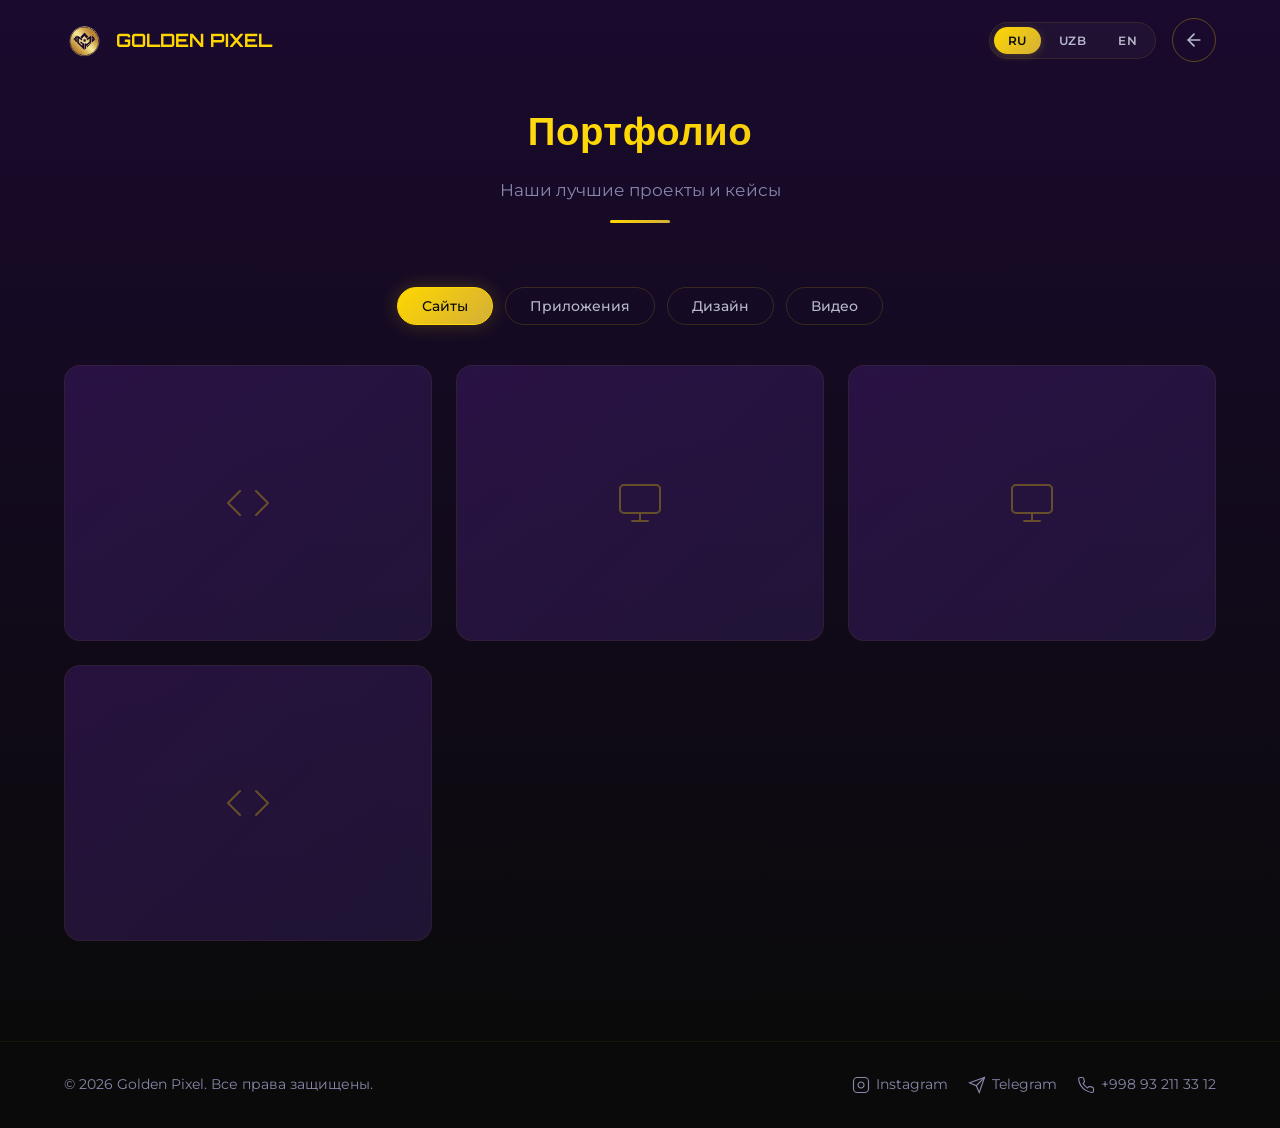
==== portfolio.html @ 80a9390f "Add files via upload" ====
<!DOCTYPE html>
<html lang="ru">

<head>
    <meta charset="UTF-8">
    <meta name="viewport" content="width=device-width, initial-scale=1.0">
    <title>Портфолио — Golden Pixel</title>
    <meta name="description"
        content="Портфолио проектов Golden Pixel — веб-разработка, мобильные приложения, дизайн и видеомонтаж. Посмотрите наши лучшие работы.">
    <meta name="theme-color" content="#0a0a0a">
    <meta name="color-scheme" content="dark">
    <link rel="icon" type="image/svg+xml"
        href="data:image/svg+xml,%3Csvg xmlns='http://www.w3.org/2000/svg' viewBox='0 0 100 100'%3E%3Cdefs%3E%3ClinearGradient id='g' x1='0%25' y1='0%25' x2='100%25' y2='100%25'%3E%3Cstop offset='0%25' stop-color='%23FFE55C'/%3E%3Cstop offset='50%25' stop-color='%23FFD700'/%3E%3Cstop offset='100%25' stop-color='%23D4AF37'/%3E%3C/linearGradient%3E%3C/defs%3E%3Cpolygon points='50,5 95,50 50,95 5,50' fill='url(%23g)'/%3E%3Cpolygon points='50,30 70,50 50,70 30,50' fill='rgba(10,10,10,0.15)'/%3E%3C/svg%3E">
    <link rel="preconnect" href="https://fonts.googleapis.com">
    <link rel="preconnect" href="https://fonts.gstatic.com" crossorigin>
    <link
        href="https://fonts.googleapis.com/css2?family=Orbitron:wght@400;500;600;700;800;900&family=Montserrat:wght@300;400;500;600;700&display=swap"
        rel="stylesheet">
    <link rel="stylesheet" href="style.css">
</head>

<body>
    <a href="#main-content" class="skip-link">Перейти к содержимому</a>

    <nav class="navbar" id="navbar">
        <div class="container">
            <a href="index.html" class="nav-logo">
                <img src="photo_2025-12-09_22-14-41-removebg-preview.png" alt="Golden Pixel Logo" class="nav-logo-img">
                GOLDEN PIXEL
            </a>
            <div class="nav-right" style="display: flex; align-items: center; gap: 16px; margin-left: auto;">
                <div class="lang-switcher" style="margin: 0;">
                    <button class="lang-switcher-btn active" data-lang="ru" onclick="setLanguage('ru')"
                        aria-label="Русский">RU</button>
                    <button class="lang-switcher-btn" data-lang="uzb" onclick="setLanguage('uzb')"
                        aria-label="O'zbek">UZB</button>
                    <button class="lang-switcher-btn" data-lang="en" onclick="setLanguage('en')"
                        aria-label="English">EN</button>
                </div>
                <a href="index.html" class="nav-back-icon" aria-label="Вернуться на главную"
                    title="Вернуться на главную" style="margin: 0;">
                    <svg viewBox="0 0 24 24" fill="none" class="back-icon" stroke="currentColor" stroke-width="2"
                        stroke-linecap="round" stroke-linejoin="round">
                        <line x1="19" y1="12" x2="5" y2="12"></line>
                        <polyline points="12 19 5 12 12 5"></polyline>
                    </svg>
                </a>
            </div>
        </div>
    </nav>

    <main id="main-content">
        <section class="section portfolio" id="portfolio">
            <div class="container">
                <div class="section-header reveal">
                    <h2 data-i18n="portfolioTitle">Портфолио</h2>
                    <p data-i18n="portfolioSubtitle">Наши лучшие проекты и кейсы</p>
                    <div class="section-divider"></div>
                </div>

                <div class="portfolio-tabs reveal" role="tablist" aria-label="Фильтры портфолио">
                    <button class="portfolio-tab active" id="tab-sites" data-filter="sites" role="tab"
                        aria-selected="true" aria-controls="portfolio-grid" data-i18n="portfolioTabSites">Сайты</button>
                    <button class="portfolio-tab" id="tab-apps" data-filter="apps" role="tab" aria-selected="false"
                        aria-controls="portfolio-grid" data-i18n="portfolioTabApps">Приложения</button>
                    <button class="portfolio-tab" id="tab-design" data-filter="design" role="tab" aria-selected="false"
                        aria-controls="portfolio-grid" data-i18n="portfolioTabDesign">Дизайн</button>
                    <button class="portfolio-tab" id="tab-video" data-filter="video" role="tab" aria-selected="false"
                        aria-controls="portfolio-grid" data-i18n="portfolioTabVideo">Видео</button>
                </div>

                <div class="portfolio-grid" id="portfolio-grid" role="tabpanel" aria-labelledby="tab-sites">
                    <div class="portfolio-item reveal reveal-delay-1" data-category="sites">
                        <div class="portfolio-placeholder">
                            <svg viewBox="0 0 24 24" stroke-linecap="round" stroke-linejoin="round">
                                <polyline points="16 18 22 12 16 6" />
                                <polyline points="8 6 2 12 8 18" />
                            </svg>
                        </div>
                        <div class="portfolio-item-overlay">
                            <h4 data-i18n="portfolioItem1">Корпоративный сайт</h4>
                            <p>Веб-разработка</p>
                        </div>
                    </div>
                    <div class="portfolio-item reveal reveal-delay-2" data-category="sites">
                        <div class="portfolio-placeholder">
                            <svg viewBox="0 0 24 24" stroke-linecap="round" stroke-linejoin="round">
                                <rect x="2" y="3" width="20" height="14" rx="2" ry="2" />
                                <line x1="8" y1="21" x2="16" y2="21" />
                                <line x1="12" y1="17" x2="12" y2="21" />
                            </svg>
                        </div>
                        <div class="portfolio-item-overlay">
                            <h4 data-i18n="portfolioItem2">Интернет-магазин</h4>
                            <p>E-Commerce</p>
                        </div>
                    </div>
                    <div class="portfolio-item reveal reveal-delay-3" data-category="sites">
                        <div class="portfolio-placeholder">
                            <svg viewBox="0 0 24 24" stroke-linecap="round" stroke-linejoin="round">
                                <rect x="2" y="3" width="20" height="14" rx="2" ry="2" />
                                <line x1="8" y1="21" x2="16" y2="21" />
                                <line x1="12" y1="17" x2="12" y2="21" />
                            </svg>
                        </div>
                        <div class="portfolio-item-overlay">
                            <h4 data-i18n="portfolioItem3">Лендинг</h4>
                            <p>Landing Page</p>
                        </div>
                    </div>
                    <div class="portfolio-item reveal reveal-delay-4" data-category="sites">
                        <div class="portfolio-placeholder">
                            <svg viewBox="0 0 24 24" stroke-linecap="round" stroke-linejoin="round">
                                <polyline points="16 18 22 12 16 6" />
                                <polyline points="8 6 2 12 8 18" />
                            </svg>
                        </div>
                        <div class="portfolio-item-overlay">
                            <h4 data-i18n="portfolioItem4">Веб-приложение</h4>
                            <p>Web App</p>
                        </div>
                    </div>

                    <div class="portfolio-item reveal reveal-delay-1" data-category="apps">
                        <div class="portfolio-placeholder">
                            <svg viewBox="0 0 24 24" stroke-linecap="round" stroke-linejoin="round">
                                <rect x="5" y="2" width="14" height="20" rx="2" ry="2" />
                                <line x1="12" y1="18" x2="12.01" y2="18" />
                            </svg>
                        </div>
                        <div class="portfolio-item-overlay">
                            <h4 data-i18n="portfolioItem5">Мобильное приложение iOS</h4>
                            <p>Native iOS</p>
                        </div>
                    </div>
                    <div class="portfolio-item reveal reveal-delay-2" data-category="apps">
                        <div class="portfolio-placeholder">
                            <svg viewBox="0 0 24 24" stroke-linecap="round" stroke-linejoin="round">
                                <rect x="5" y="2" width="14" height="20" rx="2" ry="2" />
                                <line x1="12" y1="18" x2="12.01" y2="18" />
                            </svg>
                        </div>
                        <div class="portfolio-item-overlay">
                            <h4 data-i18n="portfolioItem6">Мобильное приложение Android</h4>
                            <p>Native Android</p>
                        </div>
                    </div>
                    <div class="portfolio-item reveal reveal-delay-3" data-category="apps">
                        <div class="portfolio-placeholder">
                            <svg viewBox="0 0 24 24" stroke-linecap="round" stroke-linejoin="round">
                                <rect x="2" y="3" width="20" height="14" rx="2" ry="2" />
                                <line x1="8" y1="21" x2="16" y2="21" />
                                <line x1="12" y1="17" x2="12" y2="21" />
                            </svg>
                        </div>
                        <div class="portfolio-item-overlay">
                            <h4 data-i18n="portfolioItem7">Десктоп приложение</h4>
                            <p>Desktop App</p>
                        </div>
                    </div>
                    <div class="portfolio-item reveal reveal-delay-4" data-category="apps">
                        <div class="portfolio-placeholder">
                            <svg viewBox="0 0 24 24" stroke-linecap="round" stroke-linejoin="round">
                                <rect x="5" y="2" width="14" height="20" rx="2" ry="2" />
                                <line x1="12" y1="18" x2="12.01" y2="18" />
                            </svg>
                        </div>
                        <div class="portfolio-item-overlay">
                            <h4 data-i18n="portfolioItem8">Кроссплатформенное приложение</h4>
                            <p>Cross-platform</p>
                        </div>
                    </div>

                    <div class="portfolio-item reveal reveal-delay-1" data-category="design">
                        <div class="portfolio-placeholder">
                            <svg viewBox="0 0 24 24" stroke-linecap="round" stroke-linejoin="round">
                                <path d="M12 2l10 6.5v7L12 22 2 15.5v-7L12 2z" />
                                <line x1="12" y1="22" x2="12" y2="15.5" />
                                <line x1="22" y1="8.5" x2="15.5" y2="12" />
                                <line x1="2" y1="8.5" x2="8.5" y2="12" />
                            </svg>
                        </div>
                        <div class="portfolio-item-overlay">
                            <h4 data-i18n="portfolioItem9">Логотип и брендинг</h4>
                            <p>Brand Identity</p>
                        </div>
                    </div>
                    <div class="portfolio-item reveal reveal-delay-2" data-category="design">
                        <div class="portfolio-placeholder">
                            <svg viewBox="0 0 24 24" stroke-linecap="round" stroke-linejoin="round">
                                <rect x="3" y="3" width="18" height="18" rx="2" ry="2" />
                                <circle cx="8.5" cy="8.5" r="1.5" />
                                <polyline points="21 15 16 10 5 21" />
                            </svg>
                        </div>
                        <div class="portfolio-item-overlay">
                            <h4 data-i18n="portfolioItem10">UI/UX дизайн</h4>
                            <p>Interface Design</p>
                        </div>
                    </div>
                    <div class="portfolio-item reveal reveal-delay-3" data-category="design">
                        <div class="portfolio-placeholder">
                            <svg viewBox="0 0 24 24" stroke-linecap="round" stroke-linejoin="round">
                                <rect x="3" y="3" width="18" height="18" rx="2" ry="2" />
                                <circle cx="8.5" cy="8.5" r="1.5" />
                                <polyline points="21 15 16 10 5 21" />
                            </svg>
                        </div>
                        <div class="portfolio-item-overlay">
                            <h4 data-i18n="portfolioItem11">Графический дизайн</h4>
                            <p>Graphic Design</p>
                        </div>
                    </div>
                    <div class="portfolio-item reveal reveal-delay-4" data-category="design">
                        <div class="portfolio-placeholder">
                            <svg viewBox="0 0 24 24" stroke-linecap="round" stroke-linejoin="round">
                                <path d="M12 2l10 6.5v7L12 22 2 15.5v-7L12 2z" />
                                <line x1="12" y1="22" x2="12" y2="15.5" />
                                <line x1="22" y1="8.5" x2="15.5" y2="12" />
                                <line x1="2" y1="8.5" x2="8.5" y2="12" />
                            </svg>
                        </div>
                        <div class="portfolio-item-overlay">
                            <h4 data-i18n="portfolioItem12">Полиграфия</h4>
                            <p>Print Design</p>
                        </div>
                    </div>

                    <div class="portfolio-item reveal reveal-delay-1" data-category="video">
                        <div class="portfolio-placeholder">
                            <svg viewBox="0 0 24 24" stroke-linecap="round" stroke-linejoin="round">
                                <polygon points="23 7 16 12 23 17 23 7" />
                                <rect x="1" y="5" width="15" height="14" rx="2" ry="2" />
                            </svg>
                        </div>
                        <div class="portfolio-item-overlay">
                            <h4 data-i18n="portfolioItem13">Рекламный ролик</h4>
                            <p>Commercial Video</p>
                        </div>
                    </div>
                    <div class="portfolio-item reveal reveal-delay-2" data-category="video">
                        <div class="portfolio-placeholder">
                            <svg viewBox="0 0 24 24" stroke-linecap="round" stroke-linejoin="round">
                                <polygon points="23 7 16 12 23 17 23 7" />
                                <rect x="1" y="5" width="15" height="14" rx="2" ry="2" />
                            </svg>
                        </div>
                        <div class="portfolio-item-overlay">
                            <h4 data-i18n="portfolioItem14">Корпоративное видео</h4>
                            <p>Corporate Video</p>
                        </div>
                    </div>
                    <div class="portfolio-item reveal reveal-delay-3" data-category="video">
                        <div class="portfolio-placeholder">
                            <svg viewBox="0 0 24 24" stroke-linecap="round" stroke-linejoin="round">
                                <polygon points="23 7 16 12 23 17 23 7" />
                                <rect x="1" y="5" width="15" height="14" rx="2" ry="2" />
                            </svg>
                        </div>
                        <div class="portfolio-item-overlay">
                            <h4 data-i18n="portfolioItem15">Видеомонтаж</h4>
                            <p>Video Editing</p>
                        </div>
                    </div>
                    <div class="portfolio-item reveal reveal-delay-4" data-category="video">
                        <div class="portfolio-placeholder">
                            <svg viewBox="0 0 24 24" stroke-linecap="round" stroke-linejoin="round">
                                <polygon points="23 7 16 12 23 17 23 7" />
                                <rect x="1" y="5" width="15" height="14" rx="2" ry="2" />
                            </svg>
                        </div>
                        <div class="portfolio-item-overlay">
                            <h4 data-i18n="portfolioItem16">Анимация</h4>
                            <p>Motion Graphics</p>
                        </div>
                    </div>
                </div>
            </div>
        </section>
    </main>

    <footer class="footer">
        <div class="container">
            <span class="footer-copy">&copy; <span id="year"></span> Golden Pixel. <span data-i18n="footerCopyright">Все
                    права защищены.</span></span>
            <div class="footer-links">
                <a href="https://www.instagram.com/goldenpixel.dev?igsh=MXcyejk4MjA0ZHF1ZQ==" target="_blank"
                    rel="noopener">
                    <svg viewBox="0 0 24 24" fill="none" stroke="currentColor" stroke-width="1.5">
                        <rect x="2" y="2" width="20" height="20" rx="5" ry="5" />
                        <path d="M16 11.37A4 4 0 1 1 12.63 8 4 4 0 0 1 16 11.37z" />
                        <line x1="17.5" y1="6.5" x2="17.51" y2="6.5" />
                    </svg>
                    Instagram
                </a>
                <a href="https://t.me/Golden_Pixel_dev" target="_blank" rel="noopener">
                    <svg viewBox="0 0 24 24" fill="none" stroke="currentColor" stroke-width="1.5">
                        <line x1="22" y1="2" x2="11" y2="13"></line>
                        <polygon points="22 2 15 22 11 13 2 9 22 2"></polygon>
                    </svg>
                    Telegram
                </a>
                <a href="tel:+998932113312">
                    <svg viewBox="0 0 24 24" fill="none" stroke="currentColor" stroke-width="1.5" stroke-linecap="round"
                        stroke-linejoin="round">
                        <path
                            d="M22 16.92v3a2 2 0 0 1-2.18 2 19.79 19.79 0 0 1-8.63-3.07 19.5 19.5 0 0 1-6-6 19.79 19.79 0 0 1-3.07-8.67A2 2 0 0 1 4.11 2h3a2 2 0 0 1 2 1.72 12.84 12.84 0 0 0 .7 2.81 2 2 0 0 1-.45 2.11L8.09 9.91a16 16 0 0 0 6 6l1.27-1.27a2 2 0 0 1 2.11-.45 12.84 12.84 0 0 0 2.81.7A2 2 0 0 1 22 16.92z">
                        </path>
                    </svg>
                    +998 93 211 33 12
                </a>
            </div>
        </div>
    </footer>

    <script src="translations.js"></script>
    <script src="portfolio.js"></script>
</body>

</html>
---- style.css ----
*,
*::before,
*::after {
    margin: 0;
    padding: 0;
    box-sizing: border-box;
}

.skip-link {
    position: absolute;
    top: -100px;
    left: 24px;
    z-index: 10000;
    padding: 12px 24px;
    background: var(--gold);
    color: var(--bg-dark);
    font-family: 'Orbitron', sans-serif;
    font-weight: 600;
    font-size: 0.9rem;
    border-radius: 8px;
    transition: top 0.3s ease;
}

.skip-link:focus {
    top: 24px;
    outline: 2px solid var(--gold-light);
    outline-offset: 2px;
}

:root {
    --gold: #FFD700;
    --gold-dark: #D4AF37;
    --gold-light: #FFE55C;
    --purple-deep: #2D1B4E;
    --purple: #4A1F7A;
    --purple-light: #6B3FA0;
    --bg-dark: #0a0a0a;
    --bg-purple: #1a0a2e;
    --text-primary: #ffffff;
    --text-secondary: #b8b8cc;
    --text-muted: #8888aa;
    --card-bg: rgba(255, 255, 255, 0.03);
    --card-border: rgba(255, 215, 0, 0.1);
    --glow-gold: 0 0 30px rgba(255, 215, 0, 0.3);
    --glow-gold-strong: 0 0 50px rgba(255, 215, 0, 0.5), 0 0 100px rgba(255, 215, 0, 0.2);
}

html {
    scroll-behavior: smooth;
}

body {
    font-family: 'Montserrat', sans-serif;
    background: var(--bg-dark);
    color: var(--text-primary);
    overflow-x: hidden;
    line-height: 1.6;
    width: 100%;
    position: relative;
}

html {
    scroll-behavior: smooth;
    overflow-x: hidden;
    width: 100%;
}

h1,
h2,
h3,
h4,
h5,
h6 {
    font-family: 'Orbitron', sans-serif;
    letter-spacing: 0.5px;
    overflow-wrap: break-word;
    word-wrap: break-word;
}

a {
    text-decoration: none;
    color: inherit;
}

a:focus-visible,
button:focus-visible,
input:focus-visible,
textarea:focus-visible {
    outline: 2px solid var(--gold);
    outline-offset: 2px;
}

ul {
    list-style: none;
}

.container {
    max-width: 1200px;
    margin: 0 auto;
    padding: 0 24px;
}

.navbar {
    position: fixed;
    top: 0;
    left: 0;
    width: 100%;
    z-index: 1000;
    padding: 18px 0;
    transition: all 0.4s cubic-bezier(0.4, 0, 0.2, 1);
}

.navbar.scrolled {
    padding: 10px 0;
    background: rgba(10, 10, 10, 0.92);
    backdrop-filter: blur(20px);
    -webkit-backdrop-filter: blur(20px);
    border-bottom: 1px solid rgba(255, 215, 0, 0.08);
}

.navbar .container {
    display: flex;
    align-items: center;
    justify-content: space-between;
    position: relative;
}

.nav-logo {
    display: flex;
    align-items: center;
    gap: 12px;
    font-family: 'Orbitron', sans-serif;
    font-weight: 700;
    font-size: 1.15rem;
    color: var(--gold);
}

.nav-logo-img {
    height: 40px;
    width: auto;
    object-fit: contain;
}

.nav-links {
    display: flex;
    gap: 32px;
    align-items: center;
    position: absolute;
    left: 50%;
    transform: translateX(-50%);
}

.nav-links a {
    font-size: 0.88rem;
    font-weight: 500;
    color: var(--text-secondary);
    transition: color 0.3s;
    position: relative;
    letter-spacing: 0.3px;
}

.nav-links a::after {
    content: '';
    position: absolute;
    bottom: -4px;
    left: 0;
    width: 0;
    height: 2px;
    background: var(--gold);
    transition: width 0.3s;
}

.nav-links a:hover {
    color: var(--gold);
}

.nav-links a:hover::after {
    width: 100%;
}

.lang-switcher {
    display: flex;
    align-items: center;
    gap: 4px;
    margin-left: auto;
    background: rgba(255, 255, 255, 0.03);
    border: 1px solid rgba(255, 215, 0, 0.1);
    border-radius: 30px;
    padding: 4px;
}

.lang-switcher-btn {
    font-family: 'Montserrat', sans-serif;
    font-size: 0.75rem;
    font-weight: 600;
    padding: 6px 14px;
    background: transparent;
    border: none;
    border-radius: 20px;
    color: var(--text-secondary);
    cursor: pointer;
    transition: all 0.3s ease;
    letter-spacing: 0.5px;
}

.lang-switcher-btn:hover {
    color: var(--gold);
    background: rgba(255, 215, 0, 0.05);
}

.lang-switcher-btn.active {
    background: linear-gradient(135deg, var(--gold), var(--gold-dark));
    color: var(--bg-dark);
    box-shadow: 0 2px 8px rgba(255, 215, 0, 0.2);
}

.nav-back-btn {
    font-size: 0.88rem !important;
    font-weight: 500 !important;
    padding: 10px 24px !important;
    background: transparent !important;
    border: 1px solid rgba(255, 215, 0, 0.3) !important;
    color: var(--text-secondary) !important;
    border-radius: 30px !important;
    transition: all 0.3s ease !important;
    letter-spacing: 0.3px !important;
}

.nav-back-btn:hover {
    background: rgba(255, 215, 0, 0.1) !important;
    border-color: var(--gold) !important;
    color: var(--gold) !important;
    transform: translateY(-1px) !important;
    box-shadow: 0 4px 12px rgba(255, 215, 0, 0.15) !important;
}

.nav-back-icon {
    display: flex;
    align-items: center;
    justify-content: center;
    width: 44px;
    height: 44px;
    margin-left: 16px;
    background: transparent;
    border: 1px solid rgba(255, 215, 0, 0.3);
    color: var(--text-secondary);
    border-radius: 50%;
    transition: all 0.3s ease;
}

.nav-back-icon:hover {
    background: rgba(255, 215, 0, 0.1);
    border-color: var(--gold);
    color: var(--gold);
    transform: translateY(-2px);
    box-shadow: 0 4px 12px rgba(255, 215, 0, 0.15);
}

.nav-back-icon svg {
    width: 20px;
    height: 20px;
    transition: transform 0.3s ease;
}

.nav-back-icon:hover svg {
    transform: translateX(-2px);
}

.mobile-lang-switcher {
    display: flex;
    gap: 8px;
    margin-top: 20px;
    padding-top: 20px;
    border-top: 1px solid rgba(255, 215, 0, 0.1);
}

.mobile-lang-switcher .lang-switcher-btn {
    flex: 1;
    padding: 10px;
    font-size: 0.9rem;
}

.nav-burger {
    display: none;
    flex-direction: column;
    gap: 5px;
    cursor: pointer;
    padding: 4px;
    z-index: 1001;
    background: none;
    border: none;
}

.nav-burger span {
    width: 26px;
    height: 2px;
    background: var(--gold);
    border-radius: 2px;
    transition: all 0.3s;
}

.nav-burger.active span:nth-child(1) {
    transform: rotate(45deg) translate(5px, 5px);
}

.nav-burger.active span:nth-child(2) {
    opacity: 0;
}

.nav-burger.active span:nth-child(3) {
    transform: rotate(-45deg) translate(5px, -5px);
}

.hero {
    position: relative;
    min-height: 100vh;
    display: flex;
    align-items: center;
    justify-content: center;
    overflow: hidden;
    background: radial-gradient(ellipse at 50% 30%, rgba(74, 31, 122, 0.25) 0%, var(--bg-dark) 70%);
}

.hero-canvas {
    position: absolute;
    top: 0;
    left: 0;
    width: 100%;
    height: 100%;
    z-index: 1;
}

.hero-overlay {
    position: absolute;
    top: 0;
    left: 0;
    width: 100%;
    height: 100%;
    background: radial-gradient(ellipse at center, transparent 30%, var(--bg-dark) 80%);
    z-index: 2;
}

.hero-content {
    position: relative;
    z-index: 3;
    text-align: center;
    max-width: 800px;
    padding: 40px 24px 0;
    will-change: transform, opacity;
}

.hero-logo {
    width: 160px;
    height: 160px;
    margin: 0 auto 32px;
    animation: floatLogo 6s ease-in-out infinite;
}

.hero-logo img {
    width: 100%;
    height: 100%;
    object-fit: contain;
    filter: drop-shadow(0 0 30px rgba(255, 215, 0, 0.4));
}

@keyframes floatLogo {

    0%,
    100% {
        transform: translateY(0);
    }

    50% {
        transform: translateY(-12px);
    }
}

.hero h1 {
    font-size: clamp(2rem, 5vw, 3.5rem);
    font-weight: 800;
    line-height: 1.15;
    margin-bottom: 16px;
    background: linear-gradient(135deg, var(--gold-light) 0%, var(--gold) 40%, var(--gold-dark) 100%);
    -webkit-background-clip: text;
    -webkit-text-fill-color: transparent;
    background-clip: text;
}

.hero-subtitle {
    font-size: clamp(1rem, 2.5vw, 1.35rem);
    font-weight: 300;
    color: var(--text-secondary);
    margin-bottom: 40px;
    letter-spacing: 2px;
}

.btn-primary {
    display: inline-block;
    font-family: 'Orbitron', sans-serif;
    font-size: 0.9rem;
    font-weight: 600;
    padding: 16px 42px;
    background: linear-gradient(135deg, var(--gold) 0%, var(--gold-dark) 100%);
    color: var(--bg-dark);
    border: none;
    border-radius: 50px;
    cursor: pointer;
    transition: all 0.4s cubic-bezier(0.4, 0, 0.2, 1);
    letter-spacing: 1px;
    position: relative;
    overflow: hidden;
}

.btn-primary::before {
    content: '';
    position: absolute;
    top: 0;
    left: -100%;
    width: 100%;
    height: 100%;
    background: linear-gradient(90deg, transparent, rgba(255, 255, 255, 0.3), transparent);
    transition: left 0.5s;
}

.btn-primary:hover {
    transform: translateY(-3px) scale(1.04);
    box-shadow: var(--glow-gold-strong);
}

.btn-primary:hover::before {
    left: 100%;
}

.section {
    padding: 100px 0;
    position: relative;
    overflow: hidden;
}

.section-header {
    text-align: center;
    margin-bottom: 64px;
}

.section-header h2 {
    font-size: clamp(1.6rem, 3.5vw, 2.4rem);
    font-weight: 700;
    margin-bottom: 16px;
    background: linear-gradient(135deg, var(--gold-light), var(--gold), var(--gold-dark));
    -webkit-background-clip: text;
    -webkit-text-fill-color: transparent;
    background-clip: text;
}

.section-header p {
    font-size: 1.05rem;
    color: var(--text-muted);
    max-width: 560px;
    margin: 0 auto;
}

.section-divider {
    width: 60px;
    height: 3px;
    background: linear-gradient(90deg, var(--gold), var(--gold-dark));
    margin: 16px auto 0;
    border-radius: 2px;
}

.about {
    background: linear-gradient(180deg, var(--bg-dark) 0%, var(--bg-purple) 100%);
}

.about-text {
    text-align: center;
    max-width: 700px;
    margin: 0 auto 56px;
    font-size: 1.1rem;
    color: var(--text-secondary);
    line-height: 1.8;
}

.advantages-grid {
    display: grid;
    grid-template-columns: repeat(3, 1fr);
    gap: 28px;
    width: 100%;
}

.advantage-card {
    background: var(--card-bg);
    border: 1px solid var(--card-border);
    border-radius: 16px;
    padding: 40px 28px;
    text-align: center;
    transition: all 0.4s cubic-bezier(0.4, 0, 0.2, 1);
    backdrop-filter: blur(10px);
}

.advantage-card:hover {
    transform: translateY(-6px);
    border-color: rgba(255, 215, 0, 0.3);
    box-shadow: var(--glow-gold);
}

.advantage-icon {
    width: 64px;
    height: 64px;
    margin: 0 auto 20px;
    background: linear-gradient(135deg, rgba(255, 215, 0, 0.15), rgba(212, 175, 55, 0.05));
    border-radius: 16px;
    display: flex;
    align-items: center;
    justify-content: center;
}

.advantage-icon svg {
    width: 32px;
    height: 32px;
    stroke: var(--gold);
    fill: none;
    stroke-width: 1.5;
}

.advantage-card h3 {
    font-size: 1rem;
    font-weight: 600;
    margin-bottom: 10px;
    color: var(--text-primary);
}

.advantage-card p {
    font-size: 0.9rem;
    color: var(--text-muted);
    line-height: 1.6;
}

.services {
    background: var(--bg-purple);
}

.services-grid {
    display: grid;
    grid-template-columns: repeat(auto-fit, minmax(280px, 1fr));
    gap: 24px;
    width: 100%;
}

.service-card {
    background: rgba(255, 255, 255, 0.03);
    border: 1px solid rgba(255, 215, 0, 0.08);
    border-radius: 20px;
    padding: 36px 28px;
    text-align: center;
    transition: all 0.45s cubic-bezier(0.4, 0, 0.2, 1);
    position: relative;
    overflow: hidden;
}

.service-card::before {
    content: '';
    position: absolute;
    top: 0;
    left: 0;
    right: 0;
    height: 3px;
    background: linear-gradient(90deg, transparent, var(--gold), transparent);
    opacity: 0;
    transition: opacity 0.4s;
}

.service-card:hover {
    transform: translateY(-8px);
    border-color: rgba(255, 215, 0, 0.25);
    box-shadow: 0 20px 60px rgba(0, 0, 0, 0.4), 0 0 40px rgba(255, 215, 0, 0.1);
    background: rgba(255, 255, 255, 0.05);
}

.service-card:hover::before {
    opacity: 1;
}

.service-icon {
    width: 72px;
    height: 72px;
    margin: 0 auto 22px;
    background: linear-gradient(135deg, rgba(255, 215, 0, 0.12), rgba(74, 31, 122, 0.3));
    border-radius: 20px;
    display: flex;
    align-items: center;
    justify-content: center;
    font-size: 2rem;
    transition: all 0.4s;
}

.service-card:hover .service-icon {
    transform: scale(1.1) rotate(5deg);
    box-shadow: 0 0 25px rgba(255, 215, 0, 0.2);
}

.service-card h3 {
    font-size: 1.05rem;
    font-weight: 600;
    margin-bottom: 10px;
    color: var(--text-primary);
}

.service-card p {
    font-size: 0.88rem;
    color: var(--text-muted);
    line-height: 1.6;
}

.portfolio {
    background: linear-gradient(180deg, var(--bg-purple) 0%, var(--bg-dark) 100%);
}

.portfolio-tabs~.portfolio-grid .portfolio-item.reveal,
.portfolio-tabs~.portfolio-grid .portfolio-item.reveal.visible,
.portfolio .portfolio-item.reveal {
    opacity: 1 !important;
    transform: translateY(0) !important;
}

.portfolio .reveal.visible,
.portfolio .reveal {
    opacity: 1 !important;
    transform: translateY(0) !important;
}

.portfolio-grid .portfolio-item {
    opacity: 1 !important;
    transform: translateY(0) !important;
}

.portfolio-tabs {
    display: flex;
    justify-content: center;
    gap: 12px;
    margin-bottom: 40px;
    flex-wrap: wrap;
}

.portfolio-tab {
    font-family: 'Montserrat', sans-serif;
    font-size: 0.85rem;
    font-weight: 500;
    padding: 10px 24px;
    border: 1px solid rgba(255, 215, 0, 0.15);
    border-radius: 30px;
    background: transparent;
    color: var(--text-secondary);
    cursor: pointer;
    transition: all 0.3s;
}

.portfolio-tab:hover,
.portfolio-tab.active {
    background: linear-gradient(135deg, var(--gold), var(--gold-dark));
    color: var(--bg-dark);
    border-color: var(--gold);
    box-shadow: 0 0 20px rgba(255, 215, 0, 0.2);
}

.portfolio-grid {
    display: grid;
    grid-template-columns: repeat(auto-fit, minmax(280px, 1fr));
    gap: 24px;
    width: 100%;
}

.portfolio-item {
    position: relative;
    border-radius: 16px;
    overflow: hidden;
    aspect-ratio: 4/3;
    background: linear-gradient(135deg, rgba(74, 31, 122, 0.4), rgba(45, 27, 78, 0.6));
    border: 1px solid rgba(255, 215, 0, 0.06);
    cursor: pointer;
    transition: all 0.4s;
}

.portfolio-item:hover {
    transform: translateY(-4px);
    box-shadow: 0 16px 48px rgba(0, 0, 0, 0.4);
    border-color: rgba(255, 215, 0, 0.2);
}

.portfolio-placeholder {
    width: 100%;
    height: 100%;
    display: flex;
    flex-direction: column;
    align-items: center;
    justify-content: center;
    gap: 12px;
    transition: all 0.4s;
}

.portfolio-placeholder svg {
    width: 48px;
    height: 48px;
    color: var(--gold);
    stroke: currentColor;
    opacity: 0.3;
    fill: none;
    stroke-width: 1;
}

.portfolio-item-overlay {
    position: absolute;
    bottom: 0;
    left: 0;
    right: 0;
    padding: 24px;
    background: linear-gradient(0deg, rgba(10, 10, 10, 0.95) 0%, transparent 100%);
    transform: translateY(20px);
    opacity: 0;
    transition: all 0.4s;
}

.portfolio-item:hover .portfolio-item-overlay {
    transform: translateY(0);
    opacity: 1;
}

.portfolio-item-overlay h4 {
    font-size: 0.95rem;
    color: var(--gold);
    margin-bottom: 4px;
}

.portfolio-item-overlay p {
    font-size: 0.8rem;
    color: var(--text-muted);
}

.contacts {
    background: var(--bg-dark);
    position: relative;
}

.contacts::before {
    content: '';
    position: absolute;
    top: 0;
    left: 50%;
    transform: translateX(-50%);
    width: 400px;
    height: 400px;
    background: radial-gradient(circle, rgba(255, 215, 0, 0.04) 0%, transparent 70%);
    pointer-events: none;
}

.contacts-wrapper {
    display: flex;
    justify-content: center;
    align-items: center;
    width: 100%;
}

.contacts-info {
    padding-top: 16px;
    max-width: 600px;
    text-align: center;
}

.contacts-info h3 {
    font-size: 1.4rem;
    color: var(--gold);
    margin-bottom: 16px;
}

.contacts-info p {
    color: var(--text-secondary);
    margin-bottom: 32px;
    line-height: 1.7;
}

.contact-link {
    display: flex;
    align-items: center;
    justify-content: center;
    gap: 14px;
    padding: 16px 20px;
    background: var(--card-bg);
    border: 1px solid var(--card-border);
    border-radius: 12px;
    margin-bottom: 14px;
    transition: all 0.3s;
}

.contact-link:hover {
    border-color: rgba(255, 215, 0, 0.3);
    transform: translateX(6px);
    box-shadow: var(--glow-gold);
}

.contact-link svg {
    width: 24px;
    height: 24px;
    stroke: var(--gold);
    fill: none;
    stroke-width: 1.5;
    flex-shrink: 0;
}

.contact-link span {
    font-size: 0.95rem;
    color: var(--text-secondary);
}

.contact-form {
    background: rgba(255, 255, 255, 0.02);
    border: 1px solid rgba(255, 215, 0, 0.08);
    border-radius: 20px;
    padding: 36px;
    backdrop-filter: blur(10px);
}

.form-group {
    margin-bottom: 20px;
}

.form-group label {
    display: block;
    font-size: 0.85rem;
    font-weight: 500;
    color: var(--text-secondary);
    margin-bottom: 8px;
    letter-spacing: 0.3px;
}

.form-group input,
.form-group textarea {
    width: 100%;
    padding: 14px 18px;
    background: rgba(255, 255, 255, 0.04);
    border: 1px solid rgba(255, 215, 0, 0.1);
    border-radius: 12px;
    color: var(--text-primary);
    font-family: 'Montserrat', sans-serif;
    font-size: 0.95rem;
    transition: all 0.3s;
    outline: none;
}

.form-group input:focus,
.form-group textarea:focus {
    border-color: rgba(255, 215, 0, 0.4);
    box-shadow: 0 0 20px rgba(255, 215, 0, 0.08);
}

.form-group textarea {
    resize: vertical;
    min-height: 120px;
}

.form-group input::placeholder,
.form-group textarea::placeholder {
    color: var(--text-muted);
    opacity: 0.6;
}

.btn-submit {
    width: 100%;
    padding: 16px;
    font-family: 'Orbitron', sans-serif;
    font-size: 0.9rem;
    font-weight: 600;
    background: linear-gradient(135deg, var(--gold), var(--gold-dark));
    color: var(--bg-dark);
    border: none;
    border-radius: 12px;
    cursor: pointer;
    transition: all 0.4s;
    letter-spacing: 1px;
}

.btn-submit:hover {
    transform: translateY(-2px);
    box-shadow: var(--glow-gold-strong);
}

.btn-submit:disabled {
    cursor: not-allowed;
    opacity: 0.9;
}

.form-status {
    margin-top: 16px;
    font-size: 0.9rem;
    min-height: 1.4em;
}

.form-status.success {
    color: #4CAF50;
}

.form-status.error {
    color: #f44336;
}

.footer {
    background: var(--bg-dark);
    padding: 32px 0;
    border-top: 1px solid rgba(255, 215, 0, 0.06);
}

.footer .container {
    display: flex;
    align-items: center;
    justify-content: space-between;
    flex-wrap: wrap;
    gap: 16px;
}

.footer-copy {
    font-size: 0.85rem;
    color: var(--text-muted);
}

.footer-links {
    display: flex;
    align-items: center;
    gap: 20px;
}

.footer-links a {
    color: var(--text-muted);
    transition: color 0.3s;
    display: flex;
    align-items: center;
    gap: 6px;
    font-size: 0.85rem;
}

.footer-links a:hover {
    color: var(--gold);
}

.footer-links svg {
    width: 18px;
    height: 18px;
}

.reveal {
    opacity: 0;
    transform: translateY(40px);
    transition: all 0.8s cubic-bezier(0.4, 0, 0.2, 1);
}

.reveal.visible {
    opacity: 1;
    transform: translateY(0);
}

.reveal-delay-1 {
    transition-delay: 0.1s;
}

.reveal-delay-2 {
    transition-delay: 0.2s;
}

.reveal-delay-3 {
    transition-delay: 0.3s;
}

.reveal-delay-4 {
    transition-delay: 0.4s;
}

.reveal-delay-5 {
    transition-delay: 0.5s;
}

.reveal-delay-6 {
    transition-delay: 0.6s;
}

.reveal-delay-7 {
    transition-delay: 0.7s;
}

.navbar.menu-open .nav-logo {
    opacity: 0;
    visibility: hidden;
    pointer-events: none;
}

.navbar.menu-open .lang-switcher {
    opacity: 0;
    visibility: hidden;
    pointer-events: none;
}

.navbar.menu-open {
    background: transparent;
    border-bottom: none;
}

.mobile-menu {
    position: fixed;
    top: 0;
    left: 0;
    width: 100%;
    height: 100vh;
    background: rgba(10, 10, 10, 0.97);
    backdrop-filter: blur(20px);
    z-index: 998;
    display: flex;
    flex-direction: column;
    align-items: center;
    justify-content: center;
    gap: 28px;
    opacity: 0;
    visibility: hidden;
    transition: opacity 0.4s ease, visibility 0.4s ease;
}

.mobile-menu.active {
    opacity: 1;
    visibility: visible;
}

.mobile-menu a {
    font-family: 'Orbitron', sans-serif;
    font-size: 1.2rem;
    font-weight: 500;
    color: var(--text-secondary);
    transition: color 0.3s, transform 0.4s ease;
    transform: translateY(20px);
    opacity: 0;
}

.mobile-menu.active a {
    transform: translateY(0);
    opacity: 1;
}

.mobile-menu.active a:nth-child(1) {
    transition-delay: 0.1s;
}

.mobile-menu.active a:nth-child(2) {
    transition-delay: 0.15s;
}

.mobile-menu.active a:nth-child(3) {
    transition-delay: 0.2s;
}

.mobile-menu.active a:nth-child(4) {
    transition-delay: 0.25s;
}

.mobile-menu a:hover,
.mobile-menu a:focus-visible {
    color: var(--gold);
}

@media (min-width: 2560px) {
    .container {
        max-width: 1800px;
    }

    .hero h1 {
        font-size: 5rem;
    }

    .section-header h2 {
        font-size: 3.5rem;
    }
}

@media (max-width: 1440px) {
    .container {
        max-width: 1200px;
    }
}

@media (max-width: 1024px) {
    .container {
        padding: 0 24px;
    }

    .nav-links {
        gap: 20px;
    }

    .nav-links a {
        font-size: 0.82rem;
    }

    .services-grid {
        grid-template-columns: repeat(auto-fit, minmax(280px, 1fr));
    }

    .portfolio-grid {
        grid-template-columns: repeat(auto-fit, minmax(300px, 1fr));
    }

    .hero-content {
        padding-top: 40px;
    }
}

@media (max-width: 860px) {
    .nav-links {
        display: none;
    }

    .lang-switcher {
        margin-left: auto;
        margin-right: 12px;
    }

    .nav-burger {
        display: flex;
    }

    .section {
        padding: 80px 0;
    }

    .advantages-grid {
        grid-template-columns: 1fr;
        max-width: 550px;
        margin: 0 auto;
    }

    .contacts-wrapper {
        justify-content: center;
    }

    .contact-link {
        justify-content: center;
    }

    .hero-logo {
        width: 120px;
        height: 120px;
    }

    .portfolio-grid {
        grid-template-columns: repeat(2, 1fr);
    }

    .footer .container {
        flex-direction: column;
        text-align: center;
        width: 100%;
    }
}

@media (max-width: 480px) {

    .container {
        padding: 0 16px;
    }

    .navbar {
        padding: 12px 0;
    }

    .navbar.scrolled {
        padding: 8px 0;
    }

    .nav-logo {
        font-size: 1rem;
        gap: 8px;
    }

    .nav-logo-img {
        height: 34px;
    }

    .lang-switcher {
        margin-left: auto;
        margin-right: 8px;
        padding: 3px;
        gap: 2px;
    }

    .lang-switcher-btn {
        font-size: 0.7rem;
        padding: 5px 10px;
    }

    .nav-back-icon {
        width: 34px;
        height: 34px;
    }

    .nav-back-icon svg {
        width: 16px;
        height: 16px;
    }

    .nav-back-btn {
        font-size: 0.7rem !important;
        padding: 6px 12px !important;
        border-width: 1px !important;
    }

    .hero {
        min-height: 100vh;
        min-height: 100dvh;
    }

    .hero-content {
        padding: 0 16px;
    }

    .hero-logo {
        width: 110px;
        height: 110px;
        margin-bottom: 24px;
    }

    .hero h1 {
        font-size: 1.75rem;
        line-height: 1.2;
        margin-bottom: 12px;
    }

    .hero-subtitle {
        font-size: 0.9rem;
        letter-spacing: 1px;
        margin-bottom: 32px;
    }

    .btn-primary {
        padding: 14px 32px;
        font-size: 0.8rem;
        letter-spacing: 0.5px;
        border-radius: 40px;
    }

    .btn-primary:hover {
        transform: translateY(-2px) scale(1.02);
    }

    .section {
        padding: 60px 0;
    }

    .section-header {
        margin-bottom: 40px;
    }

    .section-header h2 {
        font-size: 1.5rem;
        margin-bottom: 10px;
    }

    .section-header p {
        font-size: 0.9rem;
        padding: 0 8px;
    }

    .section-divider {
        width: 48px;
        height: 2px;
        margin-top: 12px;
    }

    .about-text {
        font-size: 0.92rem;
        line-height: 1.7;
        margin-bottom: 36px;
        padding: 0 4px;
    }

    .advantages-grid {
        grid-template-columns: 1fr;
        gap: 16px;
        max-width: 100%;
    }

    .advantage-card {
        padding: 28px 20px;
        border-radius: 14px;
    }

    .advantage-card:hover {
        transform: translateY(-3px);
    }

    .advantage-icon {
        width: 56px;
        height: 56px;
        margin-bottom: 16px;
        border-radius: 14px;
    }

    .advantage-icon svg {
        width: 28px;
        height: 28px;
    }

    .advantage-card h3 {
        font-size: 0.92rem;
        margin-bottom: 8px;
    }

    .advantage-card p {
        font-size: 0.84rem;
        line-height: 1.55;
    }

    .services-grid {
        grid-template-columns: 1fr;
        gap: 16px;
    }

    .service-card {
        padding: 28px 20px;
        border-radius: 16px;
    }

    .service-card:hover {
        transform: translateY(-4px);
    }

    .service-icon {
        width: 60px;
        height: 60px;
        margin-bottom: 18px;
        border-radius: 16px;
    }

    .service-card h3 {
        font-size: 0.95rem;
        margin-bottom: 8px;
    }

    .service-card p {
        font-size: 0.84rem;
        line-height: 1.55;
    }

    .portfolio-grid {
        grid-template-columns: 1fr;
        gap: 16px;
    }

    .portfolio-item {
        border-radius: 14px;
        aspect-ratio: 16/10;
    }

    .portfolio-item:hover {
        transform: translateY(-3px);
    }

    .portfolio-item-overlay {
        padding: 18px;
    }

    .portfolio-item-overlay h4 {
        font-size: 0.88rem;
    }

    .portfolio-item-overlay p {
        font-size: 0.76rem;
    }

    .portfolio-placeholder svg {
        width: 40px;
        height: 40px;
    }

    .portfolio-tabs {
        gap: 8px;
    }

    .portfolio-tab {
        padding: 8px 16px;
        font-size: 0.78rem;
    }

    .portfolio-more {
        margin-top: 32px !important;
    }

    .contacts::before {
        width: 280px;
        height: 280px;
    }

    .contacts-info {
        max-width: 100%;
    }

    .contacts-info h3 {
        font-size: 1.15rem;
        margin-bottom: 12px;
    }

    .contacts-info p {
        font-size: 0.9rem;
        margin-bottom: 24px;
        line-height: 1.6;
    }

    .contact-link {
        padding: 14px 16px;
        gap: 12px;
        border-radius: 10px;
        margin-bottom: 12px;
    }

    .contact-link:hover {
        transform: translateX(4px);
    }

    .contact-link svg {
        width: 22px;
        height: 22px;
    }

    .contact-link span {
        font-size: 0.88rem;
    }

    .contact-form {
        padding: 24px 16px;
        border-radius: 16px;
    }

    .form-group {
        margin-bottom: 16px;
    }

    .form-group label {
        font-size: 0.82rem;
        margin-bottom: 6px;
    }

    .form-group input,
    .form-group textarea {
        padding: 12px 14px;
        font-size: 0.9rem;
        border-radius: 10px;
    }

    .form-group textarea {
        min-height: 100px;
    }

    .btn-submit {
        padding: 14px;
        font-size: 0.85rem;
        border-radius: 10px;
    }

    .form-status {
        font-size: 0.82rem;
    }

    .footer {
        padding: 24px 0;
    }

    .footer .container {
        flex-direction: column;
        text-align: center;
        gap: 12px;
    }

    .footer-copy {
        font-size: 0.78rem;
    }

    .footer-links {
        gap: 16px;
    }

    .footer-links a {
        font-size: 0.78rem;
    }

    .footer-links svg {
        width: 16px;
        height: 16px;
    }

    .mobile-menu {
        gap: 24px;
    }

    .mobile-menu a {
        font-size: 1.1rem;
    }

    .reveal {
        transform: translateY(24px);
    }

    @keyframes floatLogo {

        0%,
        100% {
            transform: translateY(0);
        }

        50% {
            transform: translateY(-8px);
        }
    }
}

@media (max-width: 425px) {

    .container {
        padding: 0 14px;
    }

    .nav-logo {
        font-size: 0.92rem;
        gap: 6px;
    }

    .nav-logo-img {
        height: 30px;
    }

    .lang-switcher {
        margin-right: 6px;
        padding: 2px;
    }

    .lang-switcher-btn {
        font-size: 0.65rem;
        padding: 4px 8px;
    }

    .hero-logo {
        width: 100px;
        height: 100px;
        margin-bottom: 20px;
    }

    .hero h1 {
        font-size: 1.55rem;
    }

    .hero-subtitle {
        font-size: 0.85rem;
        letter-spacing: 0.5px;
        margin-bottom: 28px;
    }

    .btn-primary {
        padding: 12px 28px;
        font-size: 0.78rem;
    }

    .section {
        padding: 50px 0;
    }

    .section-header {
        margin-bottom: 32px;
    }

    .section-header h2 {
        font-size: 1.35rem;
    }

    .section-header p {
        font-size: 0.85rem;
    }

    .about-text {
        font-size: 0.88rem;
        line-height: 1.65;
        margin-bottom: 28px;
    }

    .advantage-card {
        padding: 24px 16px;
    }

    .advantage-icon {
        width: 50px;
        height: 50px;
        border-radius: 12px;
    }

    .advantage-icon svg {
        width: 24px;
        height: 24px;
    }

    .advantage-card h3 {
        font-size: 0.88rem;
    }

    .advantage-card p {
        font-size: 0.82rem;
    }

    .service-card {
        padding: 24px 16px;
    }

    .service-icon {
        width: 54px;
        height: 54px;
        border-radius: 14px;
    }

    .service-card h3 {
        font-size: 0.9rem;
    }

    .service-card p {
        font-size: 0.82rem;
    }

    .portfolio-item {
        aspect-ratio: 16/11;
    }

    .portfolio-tab {
        padding: 7px 14px;
        font-size: 0.75rem;
    }

    .portfolio-tabs {
        gap: 6px;
    }

    .portfolio-item-overlay {
        padding: 16px;
    }

    .contacts-info h3 {
        font-size: 1.05rem;
    }

    .contacts-info p {
        font-size: 0.85rem;
    }

    .contact-link {
        padding: 12px 14px;
        gap: 10px;
    }

    .contact-link svg {
        width: 20px;
        height: 20px;
    }

    .contact-link span {
        font-size: 0.84rem;
    }

    .contact-form {
        padding: 20px 14px;
    }

    .footer-copy {
        font-size: 0.75rem;
    }

    .footer-links a {
        font-size: 0.75rem;
    }

    .mobile-menu a {
        font-size: 1rem;
    }

    .mobile-menu {
        gap: 22px;
    }
}

@media (max-width: 375px) {

    .container {
        padding: 0 12px;
    }

    .navbar {
        padding: 10px 0;
    }

    .nav-logo {
        font-size: 0.85rem;
        gap: 6px;
    }

    .nav-logo-img {
        height: 28px;
    }

    .lang-switcher {
        margin-right: 4px;
    }

    .lang-switcher-btn {
        font-size: 0.6rem;
        padding: 3px 7px;
    }

    .hero-logo {
        width: 90px;
        height: 90px;
        margin-bottom: 18px;
    }

    .hero h1 {
        font-size: 1.4rem;
        line-height: 1.25;
    }

    .hero-subtitle {
        font-size: 0.8rem;
        letter-spacing: 0.3px;
        margin-bottom: 24px;
    }

    .btn-primary {
        padding: 12px 24px;
        font-size: 0.75rem;
    }

    .section {
        padding: 44px 0;
    }

    .section-header {
        margin-bottom: 28px;
    }

    .section-header h2 {
        font-size: 1.25rem;
    }

    .section-header p {
        font-size: 0.82rem;
    }

    .section-divider {
        width: 40px;
    }

    .about-text {
        font-size: 0.84rem;
        margin-bottom: 24px;
    }

    .advantage-card {
        padding: 22px 14px;
    }

    .advantage-card h3 {
        font-size: 0.85rem;
    }

    .advantage-card p {
        font-size: 0.8rem;
    }

    .service-card {
        padding: 22px 14px;
    }

    .service-icon {
        width: 50px;
        height: 50px;
    }

    .service-card h3 {
        font-size: 0.87rem;
    }

    .service-card p {
        font-size: 0.8rem;
    }

    .portfolio-item {
        aspect-ratio: 3/2;
    }

    .portfolio-tab {
        padding: 6px 12px;
        font-size: 0.72rem;
    }

    .portfolio-item-overlay h4 {
        font-size: 0.84rem;
    }

    .portfolio-item-overlay p {
        font-size: 0.72rem;
    }

    .contacts::before {
        width: 220px;
        height: 220px;
    }

    .contacts-info h3 {
        font-size: 0.95rem;
    }

    .contacts-info p {
        font-size: 0.82rem;
        margin-bottom: 20px;
    }

    .contact-link {
        padding: 12px;
        gap: 10px;
        border-radius: 8px;
    }

    .contact-link span {
        font-size: 0.82rem;
    }

    .contact-form {
        padding: 18px 12px;
        border-radius: 14px;
    }

    .form-group input,
    .form-group textarea {
        padding: 11px 12px;
        font-size: 0.88rem;
    }

    .btn-submit {
        padding: 12px;
        font-size: 0.82rem;
    }

    .footer {
        padding: 20px 0;
    }

    .footer-copy {
        font-size: 0.72rem;
    }

    .footer-links a {
        font-size: 0.72rem;
    }

    .footer-links svg {
        width: 14px;
        height: 14px;
    }

    .mobile-menu {
        gap: 20px;
    }

    .mobile-menu a {
        font-size: 0.95rem;
    }
}

@media (max-width: 320px) {

    .container {
        padding: 0 10px;
    }

    .navbar {
        padding: 12px 0;
    }

    .nav-logo {
        font-size: 0;
        gap: 0;
    }

    .nav-logo-img {
        height: 30px;
    }

    .lang-switcher {
        margin-right: 4px;
        padding: 3px;
        gap: 2px;
    }

    .lang-switcher-btn {
        font-size: 0.62rem;
        padding: 4px 8px;
    }

    .hero-logo {
        width: 80px;
        height: 80px;
        margin-bottom: 16px;
    }

    .hero h1 {
        font-size: 1.2rem;
        line-height: 1.3;
        margin-bottom: 8px;
    }

    .hero-subtitle {
        font-size: 0.72rem;
        letter-spacing: 0;
        margin-bottom: 20px;
    }

    .btn-primary {
        padding: 10px 20px;
        font-size: 0.7rem;
        border-radius: 30px;
    }

    .section {
        padding: 36px 0;
    }

    .section-header {
        margin-bottom: 24px;
    }

    .section-header h2 {
        font-size: 1.1rem;
    }

    .section-header p {
        font-size: 0.78rem;
    }

    .section-divider {
        width: 36px;
    }

    .about-text {
        font-size: 0.8rem;
        line-height: 1.6;
        margin-bottom: 20px;
    }

    .advantages-grid {
        gap: 12px;
    }

    .advantage-card {
        padding: 20px 12px;
        border-radius: 12px;
    }

    .advantage-icon {
        width: 44px;
        height: 44px;
        margin-bottom: 12px;
        border-radius: 10px;
    }

    .advantage-icon svg {
        width: 22px;
        height: 22px;
    }

    .advantage-card h3 {
        font-size: 0.82rem;
    }

    .advantage-card p {
        font-size: 0.76rem;
    }

    .services-grid {
        gap: 12px;
    }

    .service-card {
        padding: 20px 12px;
        border-radius: 12px;
    }

    .service-icon {
        width: 46px;
        height: 46px;
        border-radius: 12px;
        margin-bottom: 14px;
    }

    .service-icon svg {
        width: 22px;
        height: 22px;
    }

    .service-card h3 {
        font-size: 0.82rem;
    }

    .service-card p {
        font-size: 0.76rem;
    }

    .portfolio {
        padding-top: 70px;
    }

    .portfolio-grid {
        gap: 12px;
    }

    .portfolio-item {
        aspect-ratio: 16/10;
        border-radius: 10px;
    }

    .portfolio-item-overlay {
        padding: 12px;
    }

    .portfolio-item-overlay h4 {
        font-size: 0.8rem;
    }

    .portfolio-item-overlay p {
        font-size: 0.7rem;
    }

    .portfolio-placeholder svg {
        width: 32px;
        height: 32px;
    }

    .portfolio-tabs {
        gap: 4px;
    }

    .portfolio-tab {
        padding: 5px 10px;
        font-size: 0.68rem;
    }

    .portfolio-more {
        margin-top: 24px !important;
    }

    .contacts::before {
        width: 180px;
        height: 180px;
    }

    .contacts-info h3 {
        font-size: 0.88rem;
    }

    .contacts-info p {
        font-size: 0.78rem;
        margin-bottom: 16px;
        line-height: 1.55;
    }

    .contact-link {
        padding: 10px;
        gap: 8px;
        margin-bottom: 10px;
    }

    .contact-link svg {
        width: 18px;
        height: 18px;
    }

    .contact-link span {
        font-size: 0.78rem;
    }

    .contact-form {
        padding: 16px 10px;
        border-radius: 12px;
    }

    .form-group input,
    .form-group textarea {
        padding: 10px;
        font-size: 0.85rem;
        border-radius: 8px;
    }

    .btn-submit {
        padding: 11px;
        font-size: 0.78rem;
        border-radius: 8px;
    }

    .footer {
        padding: 16px 0;
    }

    .footer-copy {
        font-size: 0.68rem;
    }

    .footer-links a {
        font-size: 0.68rem;
        gap: 4px;
    }

    .footer-links svg {
        width: 13px;
        height: 13px;
    }

    .mobile-menu {
        gap: 18px;
    }

    .mobile-menu a {
        font-size: 0.9rem;
    }
}

@media (prefers-reduced-motion: reduce) {

    *,
    *::before,
    *::after {
        animation-duration: 0.01ms !important;
        animation-iteration-count: 1 !important;
        transition-duration: 0.01ms !important;
    }

    .hero-logo {
        animation: none;
    }

    .reveal {
        opacity: 1;
        transform: none;
    }

    .reveal.visible {
        transform: none;
    }
}

@media print {

    .skip-link,
    .navbar,
    .nav-burger,
    .mobile-menu,
    .hero-canvas,
    .hero-overlay,
    .btn-primary {
        display: none !important;
    }

    body {
        background: #fff;
        color: #111;
    }

    .hero {
        min-height: auto;
        padding: 40px 0;
        background: none;
    }

    .hero h1 {
        color: #333;
        -webkit-text-fill-color: #333;
        background: none;
    }

    .hero-subtitle {
        color: #666;
    }

    .section {
        padding: 40px 0;
    }

    .section-header h2 {
        color: #333;
        -webkit-text-fill-color: #333;
        background: none;
    }

    .advantage-card,
    .service-card,
    .portfolio-item,
    .contact-form {
        border-color: #ddd;
        box-shadow: none;
    }

    .nav-logo {
        color: #333;
    }

    a {
        color: #333;
    }

    .footer {
        border-top-color: #ddd;
    }

    .footer-copy,
    .footer-links a {
        color: #666;
    }
}
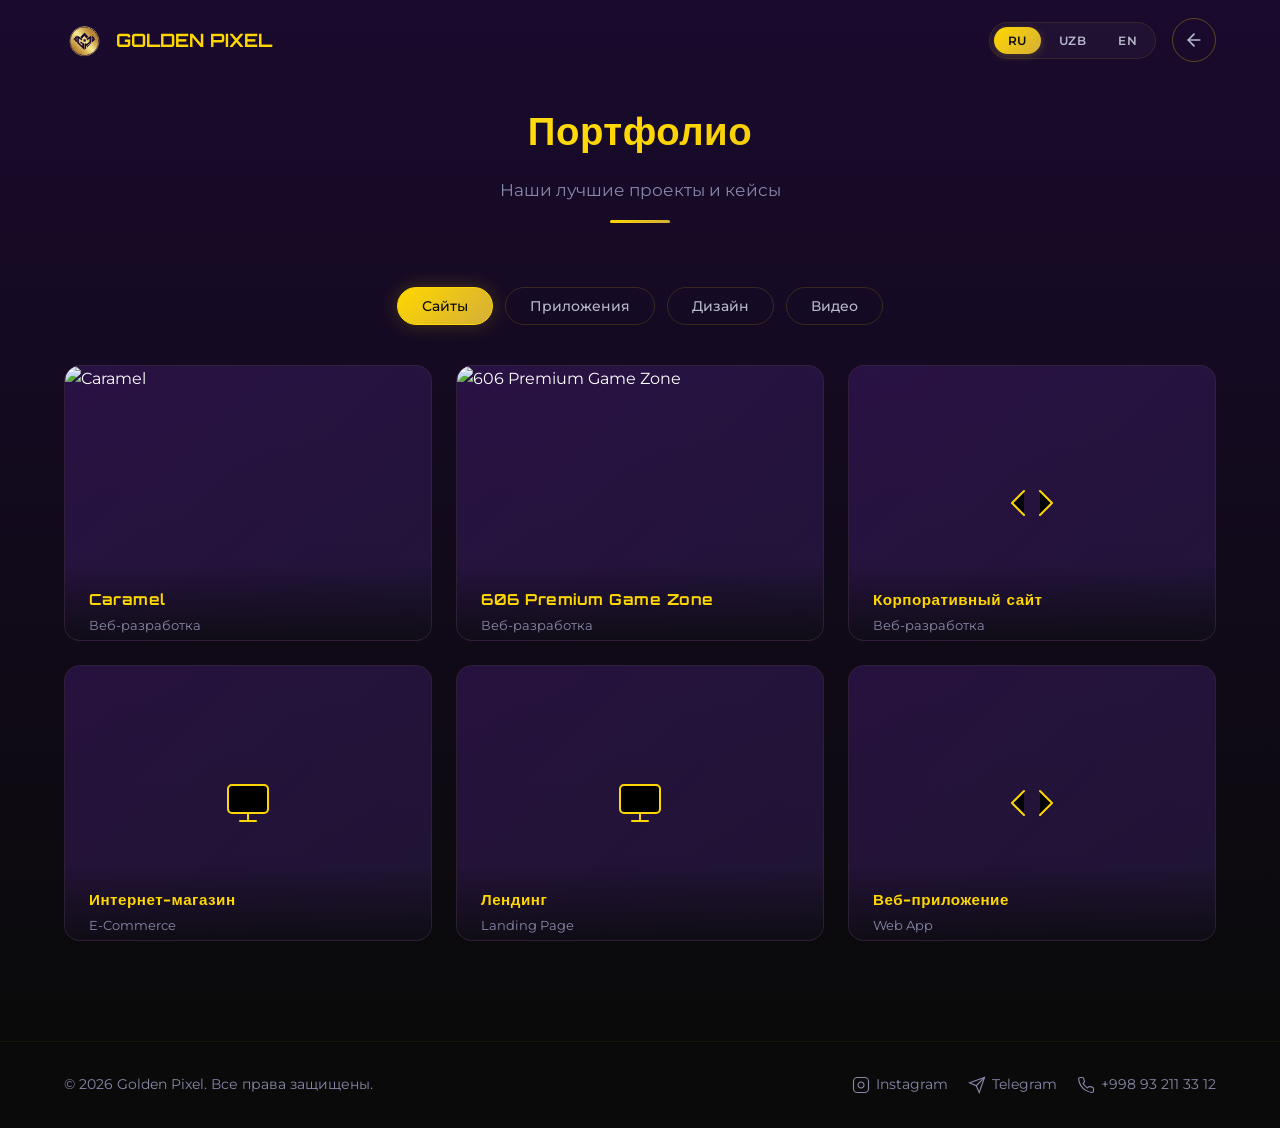
==== commit 5a05788c: "Update greeting from 'Hello' to 'Goodbye'" ====
--- a/portfolio.html
+++ b/portfolio.html
@@ -14,7 +14,7 @@
     <link rel="preconnect" href="https://fonts.googleapis.com">
     <link rel="preconnect" href="https://fonts.gstatic.com" crossorigin>
     <link
-        href="https://fonts.googleapis.com/css2?family=Orbitron:wght@400;500;600;700;800;900&family=Montserrat:wght@300;400;500;600;700&display=swap"
+        href="https://fonts.googleapis.com/css2?family=Orbitron:wght@400;500;600;700;800;900&family=Montserrat:wght@300;400;500;600;700&family=Russo+One&display=swap"
         rel="stylesheet">
     <link rel="stylesheet" href="style.css">
 </head>
@@ -70,6 +70,28 @@
                 </div>
 
                 <div class="portfolio-grid" id="portfolio-grid" role="tabpanel" aria-labelledby="tab-sites">
+                    <a href="https://caramel-uz.vercel.app/" target="_blank" rel="noopener" class="portfolio-item reveal reveal-delay-1" data-category="sites">
+                        <img src="caramel.jpg" alt="Caramel" class="portfolio-img">
+                        <div class="portfolio-item-overlay">
+                            <h4>Caramel</h4>
+                            <p>Веб-разработка</p>
+                        </div>
+                    </a>
+                    <div class="portfolio-item reveal reveal-delay-1" data-category="sites">
+                        <div class="portfolio-images" id="606-slider">
+                            <img src="606.jpg" alt="606 Premium Game Zone" class="portfolio-img active">
+                            <img src="606_menu.jpg" alt="606 Premium Game Zone Menu" class="portfolio-img">
+                        </div>
+                        <button class="portfolio-nav prev" onclick="changeSlide606(-1)">❮</button>
+                        <button class="portfolio-nav next" onclick="changeSlide606(1)">❯</button>
+                        <div class="portfolio-item-overlay">
+                            <h4>606 Premium Game Zone</h4>
+                            <p>Веб-разработка</p>
+                        </div>
+                        <a href="https://606gameclub.netlify.app/" target="_blank" rel="noopener" class="portfolio-link">
+                            Посмотреть сайт →
+                        </a>
+                    </div>
                     <div class="portfolio-item reveal reveal-delay-1" data-category="sites">
                         <div class="portfolio-placeholder">
                             <svg viewBox="0 0 24 24" stroke-linecap="round" stroke-linejoin="round">
@@ -210,6 +232,52 @@
                             <h4 data-i18n="portfolioItem11">Графический дизайн</h4>
                             <p>Graphic Design</p>
                         </div>
+                    </div>
+                    <div class="portfolio-item reveal reveal-delay-4" data-category="design">
+                        <div class="portfolio-images" id="magnum-slider">
+                            <img src="navrouz.jpg" alt="Magnum Poster 1" class="portfolio-img active">
+                            <img src="navrouz_2.jpg" alt="Magnum Poster 2" class="portfolio-img">
+                        </div>
+                        <button class="portfolio-nav prev" onclick="changeSlideMagnum(-1)">❮</button>
+                        <button class="portfolio-nav next" onclick="changeSlideMagnum(1)">❯</button>
+                        <div class="portfolio-item-overlay">
+                            <h4>Magnum</h4>
+                            <p>Дизайн постеров</p>
+                        </div>
+                        <a href="#" onclick="openMagnumGallery(); return false;" class="portfolio-link">
+                            Смотреть подробно →
+                        </a>
+                    </div>
+                    <div class="portfolio-item reveal reveal-delay-4" data-category="design">
+                        <div class="portfolio-images" id="rosemary-slider">
+                            <img src="rosemary_1.jpg" alt="Rosemary Restaurant 1" class="portfolio-img active">
+                            <img src="rosemary.jpg" alt="Rosemary Restaurant 2" class="portfolio-img">
+                        </div>
+                        <button class="portfolio-nav prev" onclick="changeSlideRosemary(-1)">❮</button>
+                        <button class="portfolio-nav next" onclick="changeSlideRosemary(1)">❯</button>
+                        <div class="portfolio-item-overlay">
+                            <h4>Rosemary</h4>
+                            <p>Ресторан</p>
+                        </div>
+                        <a href="#" onclick="openRosemaryGallery(); return false;" class="portfolio-link">
+                            Смотреть подробно →
+                        </a>
+                    </div>
+                    <div class="portfolio-item reveal reveal-delay-4" data-category="design">
+                        <div class="portfolio-images" id="alumin-slider">
+                            <img src="alumin.jpg" alt="Xinjiang Xingu Aluminum 1" class="portfolio-img active">
+                            <img src="alumin_2.jpg" alt="Xinjiang Xingu Aluminum 2" class="portfolio-img">
+                            <img src="alumin_3.jpg" alt="Xinjiang Xingu Aluminum 3" class="portfolio-img">
+                        </div>
+                        <button class="portfolio-nav prev" onclick="changeSlideAlumin(-1)">❮</button>
+                        <button class="portfolio-nav next" onclick="changeSlideAlumin(1)">❯</button>
+                        <div class="portfolio-item-overlay">
+                            <h4>Xinjiang Xingu Aluminum</h4>
+                            <p>Дизайн</p>
+                        </div>
+                        <a href="#" onclick="openAluminGallery(); return false;" class="portfolio-link">
+                            Смотреть подробно →
+                        </a>
                     </div>
                     <div class="portfolio-item reveal reveal-delay-4" data-category="design">
                         <div class="portfolio-placeholder">
@@ -317,4 +385,4 @@
     <script src="portfolio.js"></script>
 </body>
 
-</html>+</html>
--- a/style.css
+++ b/style.css
@@ -377,7 +377,8 @@
 
 .hero h1 {
     font-size: clamp(2rem, 5vw, 3.5rem);
-    font-weight: 800;
+    font-family: 'Russo One', 'Orbitron', sans-serif;
+    font-weight: 400;
     line-height: 1.15;
     margin-bottom: 16px;
     background: linear-gradient(135deg, var(--gold-light) 0%, var(--gold) 40%, var(--gold-dark) 100%);
@@ -702,9 +703,110 @@
     height: 48px;
     color: var(--gold);
     stroke: currentColor;
-    opacity: 0.3;
-    fill: none;
-    stroke-width: 1;
+}
+
+.portfolio-img {
+width: 100%;
+height: 100%;
+object-fit: cover;
+object-position: center;
+transition: transform 0.4s ease;
+}
+.portfolio-images {
+    display: flex;
+    width: 100%;
+    height: 100%;
+    position: relative;
+    overflow: hidden;
+}
+
+.portfolio-images .portfolio-img {
+    position: absolute;
+    top: 0;
+    left: 0;
+    width: 100%;
+    height: 100%;
+    object-fit: cover;
+    object-position: center;
+    opacity: 0;
+    transition: opacity 0.4s ease;
+}
+
+.portfolio-images .portfolio-img.active {
+    opacity: 1;
+}
+
+.portfolio-link {
+    position: absolute;
+    bottom: 0;
+    left: 0;
+    right: 0;
+    padding: 12px 24px;
+    background: linear-gradient(135deg, var(--gold), var(--gold-dark));
+    color: var(--bg-dark);
+    font-family: 'Orbitron', sans-serif;
+    font-size: 0.85rem;
+    font-weight: 600;
+    text-align: center;
+    text-decoration: none;
+    transform: translateY(100%);
+    transition: transform 0.3s ease;
+    z-index: 10;
+background: linear-gradient(135deg, var(--gold), var(--gold-dark));
+color: var(--bg-dark);
+font-family: 'Orbitron', sans-serif;
+font-size: 0.85rem;
+font-weight: 600;
+text-align: center;
+text-decoration: none;
+transform: translateY(100%);
+transition: transform 0.3s ease;
+z-index: 10;
+}
+
+.portfolio-item:hover .portfolio-link {
+transform: translateY(0);
+}
+
+.portfolio-link:hover {
+background: linear-gradient(135deg, var(--gold-light), var(--gold));
+}
+
+.portfolio-nav {
+    position: absolute;
+    top: 50%;
+    transform: translateY(-50%);
+    width: 40px;
+    height: 40px;
+    border: none;
+    border-radius: 50%;
+    background: rgba(10, 10, 10, 0.7);
+    color: var(--gold);
+    font-size: 1.2rem;
+    cursor: pointer;
+    opacity: 0;
+    transition: all 0.3s ease;
+    z-index: 20;
+    display: flex;
+    align-items: center;
+    justify-content: center;
+}
+
+.portfolio-item:hover .portfolio-nav {
+    opacity: 1;
+}
+
+.portfolio-nav:hover {
+    background: var(--gold);
+    color: var(--bg-dark);
+}
+
+.portfolio-nav.prev {
+    left: 12px;
+}
+
+.portfolio-nav.next {
+    right: 12px;
 }
 
 .portfolio-item-overlay {
@@ -715,13 +817,13 @@
     padding: 24px;
     background: linear-gradient(0deg, rgba(10, 10, 10, 0.95) 0%, transparent 100%);
     transform: translateY(20px);
+    opacity: 1;
+    transition: all 0.4s;
+}
+
+.portfolio-item:hover .portfolio-item-overlay {
+    transform: translateY(100%);
     opacity: 0;
-    transition: all 0.4s;
-}
-
-.portfolio-item:hover .portfolio-item-overlay {
-    transform: translateY(0);
-    opacity: 1;
 }
 
 .portfolio-item-overlay h4 {
@@ -733,6 +835,137 @@
 .portfolio-item-overlay p {
     font-size: 0.8rem;
     color: var(--text-muted);
+}
+
+.magnum-gallery-modal {
+    position: fixed;
+    top: 0;
+    left: 0;
+    width: 100%;
+    height: 100%;
+    background: rgba(0, 0, 0, 0.95);
+    backdrop-filter: blur(10px);
+    z-index: 1000;
+    display: flex;
+    align-items: center;
+    justify-content: center;
+    animation: fadeIn 0.3s ease;
+}
+
+.magnum-gallery-content {
+    position: relative;
+    max-width: 90vw;
+    max-height: 90vh;
+    display: flex;
+    align-items: center;
+    justify-content: center;
+}
+
+.magnum-gallery-slider {
+    position: relative;
+    width: 100%;
+    height: 100%;
+    display: flex;
+    align-items: center;
+    justify-content: center;
+}
+
+.magnum-gallery-img {
+    max-width: 100%;
+    max-height: 90vh;
+    object-fit: contain;
+    position: absolute;
+    opacity: 0;
+    transition: opacity 0.4s ease;
+    border-radius: 8px;
+    box-shadow: 0 20px 60px rgba(0, 0, 0, 0.8);
+}
+
+.magnum-gallery-img.active {
+    opacity: 1;
+    position: relative;
+}
+
+.magnum-gallery-close {
+    position: absolute;
+    top: -40px;
+    right: 0;
+    background: none;
+    border: none;
+    color: var(--gold);
+    font-size: 2rem;
+    cursor: pointer;
+    transition: all 0.3s ease;
+    z-index: 10;
+}
+
+.magnum-gallery-close:hover {
+    color: var(--gold-light);
+    transform: scale(1.1);
+}
+
+.magnum-gallery-nav {
+    position: absolute;
+    top: 50%;
+    transform: translateY(-50%);
+    width: 50px;
+    height: 50px;
+    border: none;
+    border-radius: 50%;
+    background: rgba(255, 215, 0, 0.9);
+    color: var(--bg-dark);
+    font-size: 1.5rem;
+    cursor: pointer;
+    transition: all 0.3s ease;
+    z-index: 10;
+    display: flex;
+    align-items: center;
+    justify-content: center;
+}
+
+.magnum-gallery-nav:hover {
+    background: var(--gold);
+    transform: translateY(-50%) scale(1.1);
+}
+
+.magnum-gallery-nav.prev {
+    left: 20px;
+}
+
+.magnum-gallery-nav.next {
+    right: 20px;
+}
+
+.magnum-gallery-dots {
+    position: absolute;
+    bottom: -40px;
+    left: 50%;
+    transform: translateX(-50%);
+    display: flex;
+    gap: 12px;
+}
+
+.magnum-gallery-dots .dot {
+    width: 12px;
+    height: 12px;
+    border-radius: 50%;
+    background: rgba(255, 215, 0, 0.3);
+    cursor: pointer;
+    transition: all 0.3s ease;
+}
+
+.magnum-gallery-dots .dot.active {
+    background: var(--gold);
+    transform: scale(1.2);
+}
+
+@keyframes fadeIn {
+    from {
+        opacity: 0;
+    }
+    to {
+        opacity: 1;
+    }
 }
 
 .contacts {
@@ -2216,4 +2449,4 @@
     .footer-links a {
         color: #666;
     }
-}+}
